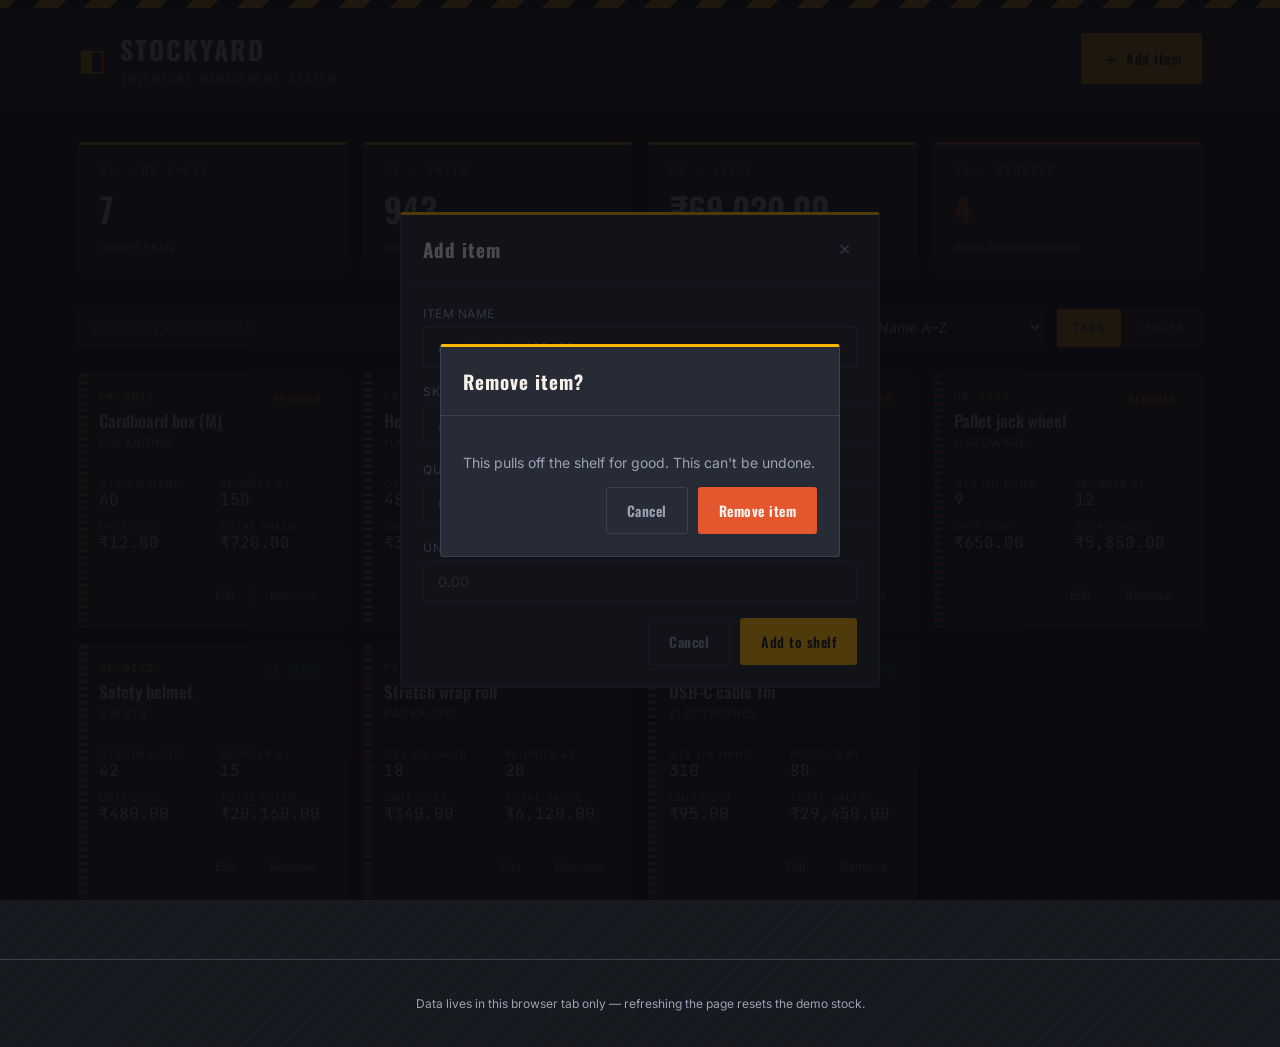
==== index.html @ de5674a5 "Rename INDEX.html to index.html" ====
<!DOCTYPE html>
<html lang="en">
<head>
<meta charset="UTF-8">
<meta name="viewport" content="width=device-width, initial-scale=1.0">
<title>StockYard — Inventory Management</title>
<link rel="stylesheet" href="style.css">
<link rel="preconnect" href="https://fonts.googleapis.com">
<link href="https://fonts.googleapis.com/css2?family=Oswald:wght@500;600;700&family=JetBrains+Mono:wght@400;500;700&family=Inter:wght@400;500;600&display=swap" rel="stylesheet">
</head>
<body>

<div class="floor-tape" aria-hidden="true"></div>

<header class="site-header">
  <div class="header-inner">
    <div class="brand">
      <span class="brand-mark">◧</span>
      <div class="brand-text">
        <h1>STOCKYARD</h1>
        <p>Inventory Management System</p>
      </div>
    </div>
    <button id="openAddBtn" class="btn btn-primary">
      <span class="plus">＋</span> Add item
    </button>
  </div>
</header>

<main class="wrap">

  <section class="stat-row" aria-label="Inventory summary">
    <div class="crate">
      <span class="crate-label">01 · ON SHELF</span>
      <span class="crate-value" id="statTotalItems">0</span>
      <span class="crate-sub">distinct SKUs</span>
    </div>
    <div class="crate">
      <span class="crate-label">02 · UNITS</span>
      <span class="crate-value" id="statTotalUnits">0</span>
      <span class="crate-sub">total units in stock</span>
    </div>
    <div class="crate">
      <span class="crate-label">03 · VALUE</span>
      <span class="crate-value" id="statTotalValue">₹0</span>
      <span class="crate-sub">stock value at cost</span>
    </div>
    <div class="crate crate-alert">
      <span class="crate-label">04 · REORDER</span>
      <span class="crate-value" id="statLowStock">0</span>
      <span class="crate-sub">items below threshold</span>
    </div>
  </section>

  <section class="toolbar">
    <div class="search-box">
      <span class="search-icon">⌕</span>
      <input type="text" id="searchInput" placeholder="Search by name or SKU…">
    </div>
    <select id="categoryFilter">
      <option value="">All categories</option>
    </select>
    <select id="sortSelect">
      <option value="name-asc">Name A–Z</option>
      <option value="name-desc">Name Z–A</option>
      <option value="qty-asc">Quantity: low to high</option>
      <option value="qty-desc">Quantity: high to low</option>
      <option value="value-desc">Value: high to low</option>
    </select>
    <div class="view-toggle" role="tablist" aria-label="View mode">
      <button class="toggle-btn active" data-view="grid" id="gridViewBtn">Tags</button>
      <button class="toggle-btn" data-view="table" id="tableViewBtn">Ledger</button>
    </div>
  </section>

  <section id="emptyState" class="empty-state" hidden>
    <p class="empty-title">THE SHELF IS BARE</p>
    <p class="empty-sub">No items match this search. Try another term, or add new stock.</p>
  </section>

  <section id="gridView" class="tag-grid"></section>

  <section id="tableView" class="ledger-wrap" hidden>
    <table class="ledger">
      <thead>
        <tr>
          <th>SKU</th>
          <th>Item</th>
          <th>Category</th>
          <th>Qty</th>
          <th>Reorder at</th>
          <th>Unit cost</th>
          <th>Value</th>
          <th>Status</th>
          <th></th>
        </tr>
      </thead>
      <tbody id="ledgerBody"></tbody>
    </table>
  </section>

</main>

<footer class="site-footer">
  <p>Data lives in this browser tab only — refreshing the page resets the demo stock.</p>
</footer>

<!-- Add / Edit modal -->
<div class="modal-backdrop" id="modalBackdrop" hidden>
  <div class="modal" role="dialog" aria-modal="true" aria-labelledby="modalTitle">
    <div class="modal-head">
      <h2 id="modalTitle">Add item</h2>
      <button class="modal-close" id="closeModalBtn" aria-label="Close">✕</button>
    </div>
    <form id="itemForm" class="modal-body">
      <input type="hidden" id="itemId">

      <label class="field">
        <span>Item name</span>
        <input type="text" id="fieldName" required placeholder="e.g. Hex bolt M6x20">
      </label>

      <div class="field-row">
        <label class="field">
          <span>SKU</span>
          <input type="text" id="fieldSku" required placeholder="e.g. HW-0142">
        </label>
        <label class="field">
          <span>Category</span>
          <input type="text" id="fieldCategory" required placeholder="e.g. Hardware" list="categoryList">
          <datalist id="categoryList"></datalist>
        </label>
      </div>

      <div class="field-row">
        <label class="field">
          <span>Quantity on hand</span>
          <input type="number" id="fieldQty" min="0" step="1" required placeholder="0">
        </label>
        <label class="field">
          <span>Reorder threshold</span>
          <input type="number" id="fieldReorder" min="0" step="1" required placeholder="0">
        </label>
      </div>

      <label class="field">
        <span>Unit cost (₹)</span>
        <input type="number" id="fieldCost" min="0" step="0.01" required placeholder="0.00">
      </label>

      <p class="form-error" id="formError" hidden></p>

      <div class="modal-actions">
        <button type="button" class="btn btn-ghost" id="cancelBtn">Cancel</button>
        <button type="submit" class="btn btn-primary" id="submitBtn">Add to shelf</button>
      </div>
    </form>
  </div>
</div>

<!-- Delete confirm -->
<div class="modal-backdrop" id="deleteBackdrop" hidden>
  <div class="modal modal-small" role="dialog" aria-modal="true" aria-labelledby="deleteTitle">
    <div class="modal-head">
      <h2 id="deleteTitle">Remove item?</h2>
    </div>
    <div class="modal-body">
      <p class="confirm-text">This pulls <strong id="deleteItemName"></strong> off the shelf for good. This can't be undone.</p>
      <div class="modal-actions">
        <button type="button" class="btn btn-ghost" id="cancelDeleteBtn">Cancel</button>
        <button type="button" class="btn btn-danger" id="confirmDeleteBtn">Remove item</button>
      </div>
    </div>
  </div>
</div>

<div class="toast" id="toast"></div>

<script src="script.js"></script>
</body>
</html>
---- style.css ----
:root{
  --bg:            #1C1F26;
  --surface:       #262B36;
  --surface-2:     #2E3441;
  --line:          #3A4152;
  --text:          #F5F1E8;
  --text-muted:    #9AA2B4;
  --amber:         #FFB800;
  --amber-dim:     #8A6A16;
  --alert:         #E4572E;
  --alert-dim:     #4A2A1E;
  --good:          #4CAF7D;

  --font-display:  'Oswald', sans-serif;
  --font-mono:     'JetBrains Mono', monospace;
  --font-body:     'Inter', sans-serif;

  --radius: 3px;
}

*{ box-sizing: border-box; }

html, body{
  margin:0;
  padding:0;
  background: var(--bg);
  color: var(--text);
  font-family: var(--font-body);
  min-height: 100%;
}

body{
  background-image:
    linear-gradient(rgba(0,0,0,0.18), rgba(0,0,0,0.18)),
    repeating-linear-gradient(135deg, rgba(255,255,255,0.015) 0px, rgba(255,255,255,0.015) 2px, transparent 2px, transparent 14px);
}

@media (prefers-reduced-motion: reduce){
  *{ animation-duration: 0.001ms !important; transition-duration: 0.001ms !important; }
}

/* hazard tape strip along the very top */
.floor-tape{
  height: 8px;
  width: 100%;
  background: repeating-linear-gradient(-45deg, var(--amber) 0 18px, #1a1a1a 18px 36px);
}

/* ---------- header ---------- */
.site-header{
  border-bottom: 1px solid var(--line);
  background: var(--surface);
}
.header-inner{
  max-width: 1180px;
  margin: 0 auto;
  padding: 22px 28px;
  display: flex;
  align-items: center;
  justify-content: space-between;
  gap: 20px;
}
.brand{ display:flex; align-items:center; gap:14px; }
.brand-mark{
  font-size: 30px;
  color: var(--amber);
  line-height: 1;
}
.brand-text h1{
  font-family: var(--font-display);
  font-weight: 700;
  font-size: 26px;
  letter-spacing: 2px;
  margin: 0;
  color: var(--text);
}
.brand-text p{
  margin: 2px 0 0;
  font-family: var(--font-mono);
  font-size: 12px;
  letter-spacing: 1px;
  text-transform: uppercase;
  color: var(--text-muted);
}

/* ---------- buttons ---------- */
.btn{
  font-family: var(--font-display);
  font-weight: 600;
  letter-spacing: 0.5px;
  font-size: 14px;
  padding: 12px 20px;
  border-radius: var(--radius);
  border: 1px solid transparent;
  cursor: pointer;
  display: inline-flex;
  align-items: center;
  gap: 8px;
  transition: transform 0.12s ease, background 0.15s ease, border-color .15s ease;
}
.btn:active{ transform: translateY(1px); }
.btn-primary{
  background: var(--amber);
  color: #1C1F26;
}
.btn-primary:hover{ background: #ffc733; }
.btn-ghost{
  background: transparent;
  color: var(--text-muted);
  border-color: var(--line);
}
.btn-ghost:hover{ color: var(--text); border-color: var(--text-muted); }
.btn-danger{
  background: var(--alert);
  color: #FFF6F2;
}
.btn-danger:hover{ background: #f16a41; }
.plus{ font-size: 16px; }

/* ---------- layout ---------- */
.wrap{
  max-width: 1180px;
  margin: 0 auto;
  padding: 32px 28px 60px;
}

/* ---------- stat crates ---------- */
.stat-row{
  display: grid;
  grid-template-columns: repeat(4, 1fr);
  gap: 16px;
  margin-bottom: 32px;
}
.crate{
  background: var(--surface);
  border: 1px solid var(--line);
  border-top: 3px solid var(--amber);
  border-radius: var(--radius);
  padding: 18px 20px;
  display: flex;
  flex-direction: column;
  gap: 6px;
}
.crate-alert{ border-top-color: var(--alert); }
.crate-label{
  font-family: var(--font-mono);
  font-size: 11px;
  letter-spacing: 1.5px;
  color: var(--text-muted);
}
.crate-value{
  font-family: var(--font-display);
  font-size: 34px;
  font-weight: 600;
  color: var(--text);
}
.crate-alert .crate-value{ color: var(--alert); }
.crate-sub{
  font-size: 12px;
  color: var(--text-muted);
}

/* ---------- toolbar ---------- */
.toolbar{
  display: flex;
  gap: 12px;
  flex-wrap: wrap;
  margin-bottom: 24px;
  align-items: center;
}
.search-box{
  position: relative;
  flex: 1 1 260px;
}
.search-icon{
  position: absolute;
  left: 14px;
  top: 50%;
  transform: translateY(-50%);
  color: var(--text-muted);
  font-size: 16px;
}
.search-box input{
  width: 100%;
  padding: 11px 14px 11px 38px;
}
select, input[type="text"], input[type="number"]{
  background: var(--surface);
  border: 1px solid var(--line);
  color: var(--text);
  border-radius: var(--radius);
  font-family: var(--font-body);
  font-size: 14px;
  padding: 11px 14px;
}
select:focus, input:focus{
  outline: 2px solid var(--amber);
  outline-offset: 1px;
}
.view-toggle{
  display: flex;
  border: 1px solid var(--line);
  border-radius: var(--radius);
  overflow: hidden;
}
.toggle-btn{
  font-family: var(--font-mono);
  font-size: 12px;
  letter-spacing: 1px;
  text-transform: uppercase;
  background: var(--surface);
  color: var(--text-muted);
  border: none;
  padding: 11px 16px;
  cursor: pointer;
}
.toggle-btn.active{
  background: var(--amber);
  color: #1C1F26;
}

/* ---------- empty state ---------- */
.empty-state{
  border: 1px dashed var(--line);
  border-radius: var(--radius);
  padding: 60px 20px;
  text-align: center;
}
.empty-title{
  font-family: var(--font-display);
  font-size: 20px;
  letter-spacing: 2px;
  color: var(--text-muted);
  margin: 0 0 8px;
}
.empty-sub{
  color: var(--text-muted);
  font-size: 14px;
  margin: 0;
}

/* ---------- bin tags (grid view) ---------- */
.tag-grid{
  display: grid;
  grid-template-columns: repeat(auto-fill, minmax(260px, 1fr));
  gap: 16px;
}
.bin-tag{
  position: relative;
  background: var(--surface);
  border: 1px solid var(--line);
  border-radius: var(--radius);
  padding: 16px 16px 16px 20px;
  overflow: hidden;
}
.bin-tag::before{
  content: "";
  position: absolute;
  left: 0; top: 0; bottom: 0;
  width: 8px;
  background: repeating-linear-gradient(180deg, var(--text) 0 3px, transparent 3px 7px);
  opacity: 0.5;
}
.bin-tag.low::before{
  background: repeating-linear-gradient(180deg, var(--alert) 0 3px, transparent 3px 7px);
  opacity: 0.9;
}
.tag-top{
  display: flex;
  justify-content: space-between;
  align-items: flex-start;
  gap: 10px;
}
.tag-sku{
  font-family: var(--font-mono);
  font-size: 11px;
  color: var(--amber);
  letter-spacing: 1px;
}
.tag-name{
  font-family: var(--font-display);
  font-size: 17px;
  font-weight: 600;
  margin: 4px 0 2px;
  color: var(--text);
}
.tag-category{
  font-size: 12px;
  color: var(--text-muted);
  text-transform: uppercase;
  letter-spacing: 0.5px;
}
.tag-status{
  font-family: var(--font-mono);
  font-size: 10px;
  letter-spacing: 1px;
  text-transform: uppercase;
  padding: 3px 8px;
  border-radius: 20px;
  white-space: nowrap;
  height: fit-content;
}
.status-ok{ background: rgba(76,175,125,0.15); color: var(--good); }
.status-low{ background: var(--alert-dim); color: #ff9773; }

.tag-metrics{
  display: grid;
  grid-template-columns: 1fr 1fr;
  gap: 10px;
  margin: 14px 0;
  padding: 12px 0;
  border-top: 1px dashed var(--line);
  border-bottom: 1px dashed var(--line);
}
.metric-label{
  font-size: 10px;
  letter-spacing: 1px;
  text-transform: uppercase;
  color: var(--text-muted);
  display: block;
}
.metric-value{
  font-family: var(--font-mono);
  font-size: 16px;
  color: var(--text);
}
.tag-actions{
  display: flex;
  gap: 8px;
  justify-content: flex-end;
}
.icon-btn{
  background: transparent;
  border: 1px solid var(--line);
  color: var(--text-muted);
  border-radius: var(--radius);
  padding: 7px 12px;
  font-size: 12px;
  font-family: var(--font-body);
  cursor: pointer;
}
.icon-btn:hover{ color: var(--text); border-color: var(--text-muted); }
.icon-btn.danger:hover{ color: var(--alert); border-color: var(--alert); }

/* ---------- ledger (table view) ---------- */
.ledger-wrap{
  background: var(--surface);
  border: 1px solid var(--line);
  border-radius: var(--radius);
  overflow-x: auto;
}
.ledger{
  width: 100%;
  border-collapse: collapse;
  font-size: 14px;
}
.ledger th{
  text-align: left;
  font-family: var(--font-mono);
  font-size: 11px;
  letter-spacing: 1px;
  text-transform: uppercase;
  color: var(--text-muted);
  padding: 14px 16px;
  border-bottom: 1px solid var(--line);
  white-space: nowrap;
}
.ledger td{
  padding: 12px 16px;
  border-bottom: 1px solid var(--line);
  vertical-align: middle;
  white-space: nowrap;
}
.ledger tr:last-child td{ border-bottom: none; }
.ledger td.sku{ font-family: var(--font-mono); color: var(--amber); font-size: 13px; }
.ledger td.name{ font-weight: 500; }
.row-actions{ display:flex; gap:6px; }

/* ---------- modal ---------- */
.modal-backdrop{
  position: fixed;
  inset: 0;
  background: rgba(10,11,14,0.72);
  display: flex;
  align-items: center;
  justify-content: center;
  padding: 20px;
  z-index: 50;
}
.modal{
  background: var(--surface);
  border: 1px solid var(--line);
  border-top: 3px solid var(--amber);
  border-radius: var(--radius);
  width: 100%;
  max-width: 480px;
  max-height: 90vh;
  overflow-y: auto;
}
.modal-small{ max-width: 400px; }
.modal-head{
  display: flex;
  justify-content: space-between;
  align-items: center;
  padding: 20px 22px;
  border-bottom: 1px solid var(--line);
}
.modal-head h2{
  font-family: var(--font-display);
  font-size: 19px;
  letter-spacing: 1px;
  margin: 0;
}
.modal-close{
  background: transparent;
  border: none;
  color: var(--text-muted);
  font-size: 16px;
  cursor: pointer;
}
.modal-close:hover{ color: var(--text); }
.modal-body{ padding: 22px; }
.field{
  display: flex;
  flex-direction: column;
  gap: 6px;
  margin-bottom: 16px;
}
.field span{
  font-size: 12px;
  letter-spacing: 0.5px;
  text-transform: uppercase;
  color: var(--text-muted);
}
.field-row{
  display: grid;
  grid-template-columns: 1fr 1fr;
  gap: 12px;
}
.form-error{
  color: var(--alert);
  font-size: 13px;
  margin: -6px 0 14px;
}
.modal-actions{
  display: flex;
  justify-content: flex-end;
  gap: 10px;
  margin-top: 6px;
}
.confirm-text{
  color: var(--text-muted);
  font-size: 14px;
  line-height: 1.5;
}
.confirm-text strong{ color: var(--text); }

/* ---------- footer ---------- */
.site-footer{
  text-align: center;
  padding: 24px;
  color: var(--text-muted);
  font-size: 12px;
  border-top: 1px solid var(--line);
}

/* ---------- toast ---------- */
.toast{
  position: fixed;
  bottom: 24px;
  left: 50%;
  transform: translateX(-50%) translateY(20px);
  background: var(--surface-2);
  border: 1px solid var(--amber);
  color: var(--text);
  padding: 12px 20px;
  border-radius: var(--radius);
  font-family: var(--font-mono);
  font-size: 13px;
  opacity: 0;
  pointer-events: none;
  transition: opacity 0.2s ease, transform 0.2s ease;
  z-index: 100;
}
.toast.show{
  opacity: 1;
  transform: translateX(-50%) translateY(0);
}

/* ---------- responsive ---------- */
@media (max-width: 760px){
  .stat-row{ grid-template-columns: repeat(2, 1fr); }
  .field-row{ grid-template-columns: 1fr; }
  .header-inner{ flex-direction: column; align-items: flex-start; }
}
@media (max-width: 480px){
  .stat-row{ grid-template-columns: 1fr; }
}
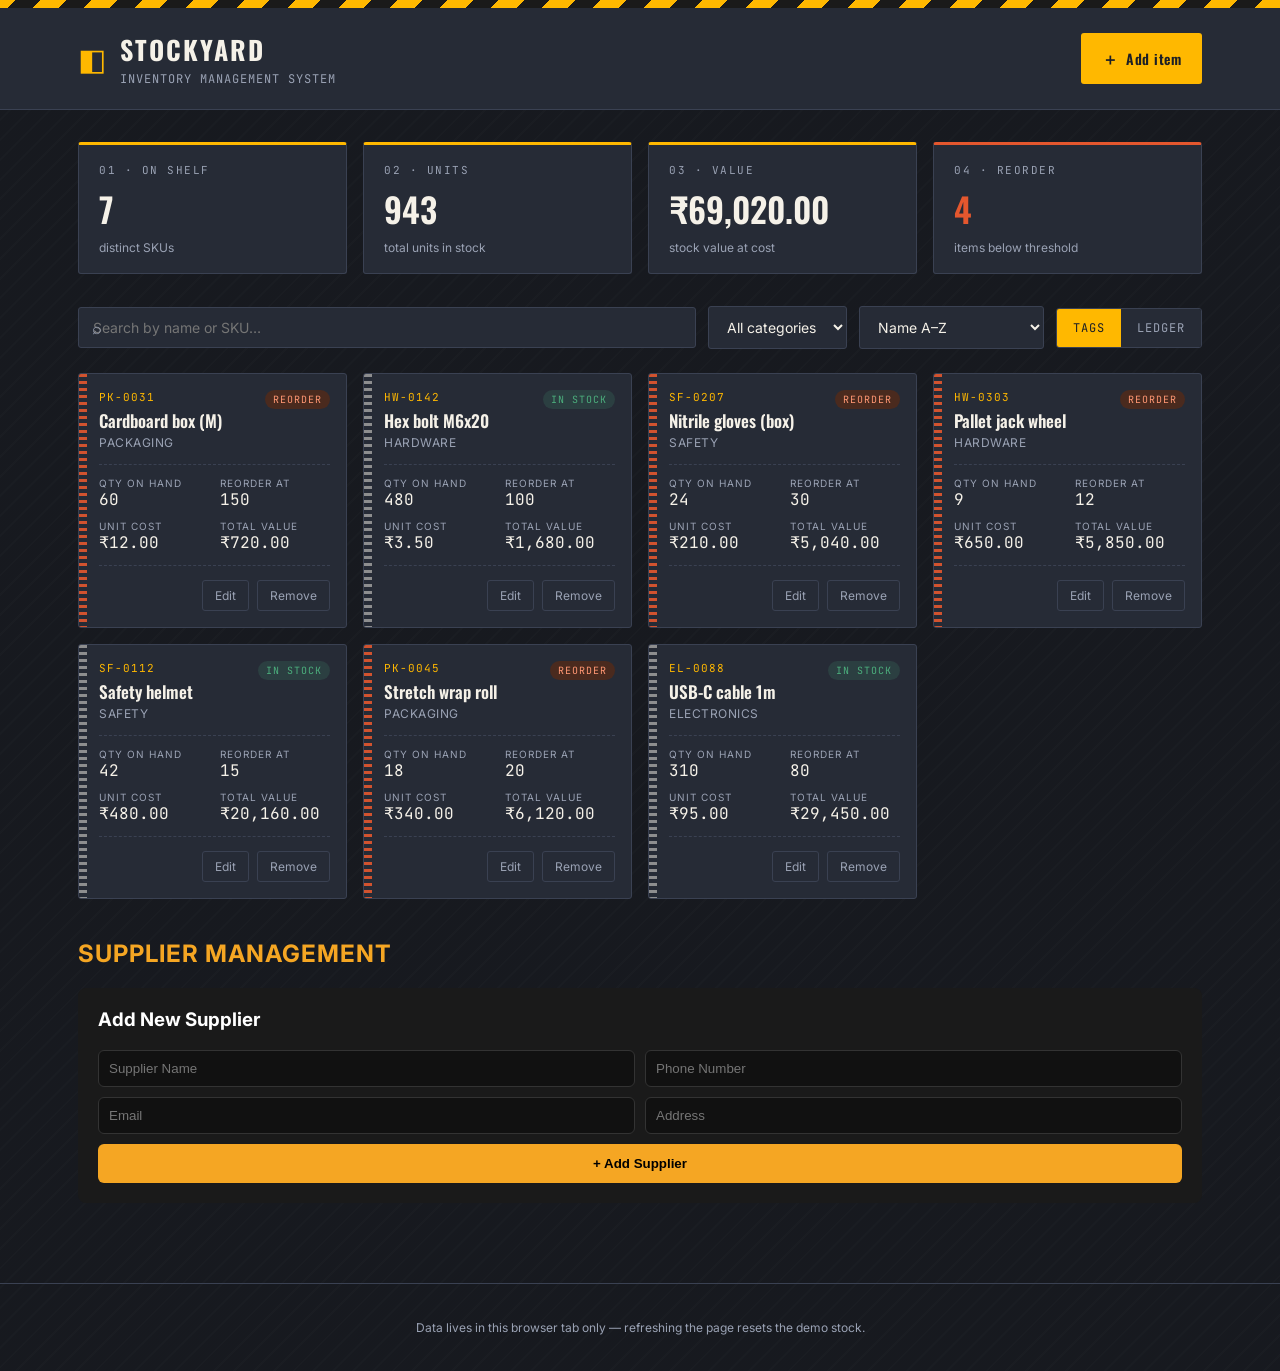
==== commit 96773046: "Update index.html" ====
--- a/index.html
+++ b/index.html
@@ -1,4 +1,4 @@
-<!DOCTYPE html>
+ <!DOCTYPE html>
 <html lang="en">
 <head>
 <meta charset="UTF-8">
@@ -99,6 +99,26 @@
     </table>
   </section>
 
+  <!-- ============================================================ -->
+  <!-- SUPPLIER MANAGEMENT — new section -->
+  <!-- ============================================================ -->
+  <section id="supplier-section" style="margin-top: 40px;">
+    <h2 style="color:#f5a623; letter-spacing:1px;">SUPPLIER MANAGEMENT</h2>
+
+    <div style="background:#1a1a1a; padding:20px; border-radius:8px; margin-bottom:20px;">
+      <h3 style="margin-top:0; color:#fff;">Add New Supplier</h3>
+      <form id="supplierForm" style="display:grid; grid-template-columns: 1fr 1fr; gap:10px;">
+        <input id="supName" placeholder="Supplier Name" required style="padding:10px; border-radius:6px; border:1px solid #333; background:#111; color:#fff;">
+        <input id="supPhone" placeholder="Phone Number" required style="padding:10px; border-radius:6px; border:1px solid #333; background:#111; color:#fff;">
+        <input id="supEmail" type="email" placeholder="Email" style="padding:10px; border-radius:6px; border:1px solid #333; background:#111; color:#fff;">
+        <input id="supAddress" placeholder="Address" style="padding:10px; border-radius:6px; border:1px solid #333; background:#111; color:#fff;">
+        <button type="submit" style="grid-column: span 2; padding:12px; background:#f5a623; border:none; border-radius:6px; font-weight:bold; cursor:pointer;">+ Add Supplier</button>
+      </form>
+    </div>
+
+    <div id="supplierList" style="display:grid; grid-template-columns: repeat(auto-fill, minmax(260px, 1fr)); gap:16px;"></div>
+  </section>
+
 </main>
 
 <footer class="site-footer">
@@ -176,6 +196,74 @@
 
 <div class="toast" id="toast"></div>
 
+<!-- ============================================================ -->
+<!-- Existing app script -->
+<!-- ============================================================ -->
 <script src="script.js"></script>
+
+<!-- ============================================================ -->
+<!-- New feature scripts — order matters, keep this sequence -->
+<!-- ============================================================ -->
+<script src="stock-management.js"></script>
+<script src="suppliers.js"></script>
+<script src="customers.js"></script>
+<script src="purchases.js"></script>
+<script src="sales.js"></script>
+<script src="reports.js"></script>
+<script src="backup.js"></script>
+<script src="dashboard.js"></script>
+<script src="auth.js"></script>
+
+<!-- ============================================================ -->
+<!-- Supplier UI wiring — must load AFTER suppliers.js above -->
+<!-- ============================================================ -->
+<script>
+  function renderSupplierList() {
+    const container = document.getElementById("supplierList");
+    const suppliers = getSuppliers();
+    container.innerHTML = "";
+
+    if (suppliers.length === 0) {
+      container.innerHTML = '<p style="color:#666;">No suppliers added yet.</p>';
+      return;
+    }
+
+    suppliers.forEach(function (s) {
+      const card = document.createElement("div");
+      card.style.cssText = "background:#1a1a1a; border-left:3px solid #f5a623; padding:16px; border-radius:8px; color:#fff;";
+      card.innerHTML =
+        '<div style="color:#f5a623; font-size:12px; letter-spacing:1px;">' + s.id + '</div>' +
+        '<div style="font-size:18px; font-weight:bold; margin:4px 0;">' + s.name + '</div>' +
+        '<div style="color:#999; font-size:13px;">Phone: ' + s.phone + '</div>' +
+        '<div style="color:#999; font-size:13px;">Email: ' + (s.email || "-") + '</div>' +
+        '<div style="color:#999; font-size:13px; margin-bottom:10px;">Address: ' + (s.address || "-") + '</div>' +
+        '<div style="color:#666; font-size:12px; margin-bottom:10px;">Orders placed: ' + s.history.length + '</div>' +
+        '<button onclick="removeSupplier(\'' + s.id + '\')" style="padding:8px 14px; background:#333; color:#fff; border:none; border-radius:6px; cursor:pointer;">Remove</button>';
+      container.appendChild(card);
+    });
+  }
+
+  function removeSupplier(id) {
+    if (confirm("Remove this supplier?")) {
+      deleteSupplier(id);
+      renderSupplierList();
+    }
+  }
+
+  document.getElementById("supplierForm").addEventListener("submit", function (e) {
+    e.preventDefault();
+    addSupplier({
+      name: document.getElementById("supName").value,
+      phone: document.getElementById("supPhone").value,
+      email: document.getElementById("supEmail").value,
+      address: document.getElementById("supAddress").value
+    });
+    e.target.reset();
+    renderSupplierList();
+  });
+
+  renderSupplierList();
+</script>
+
 </body>
 </html>
